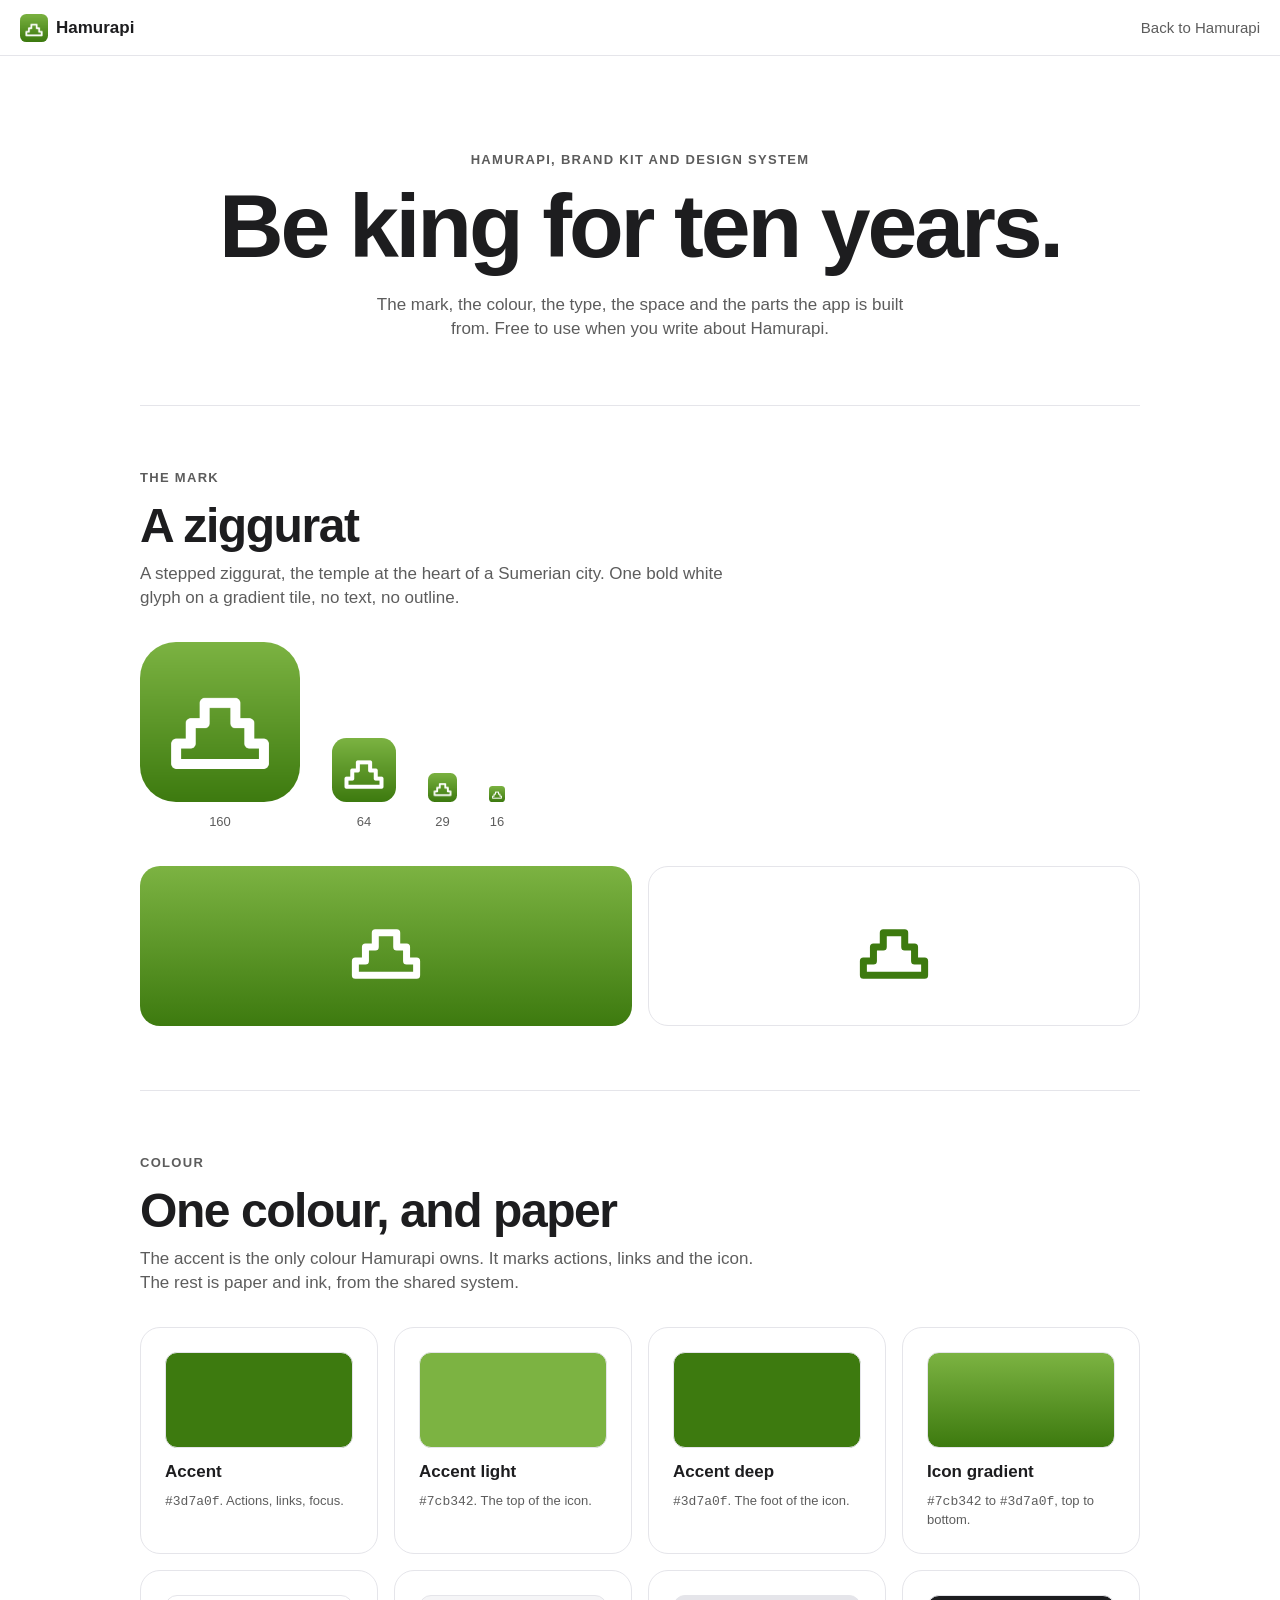
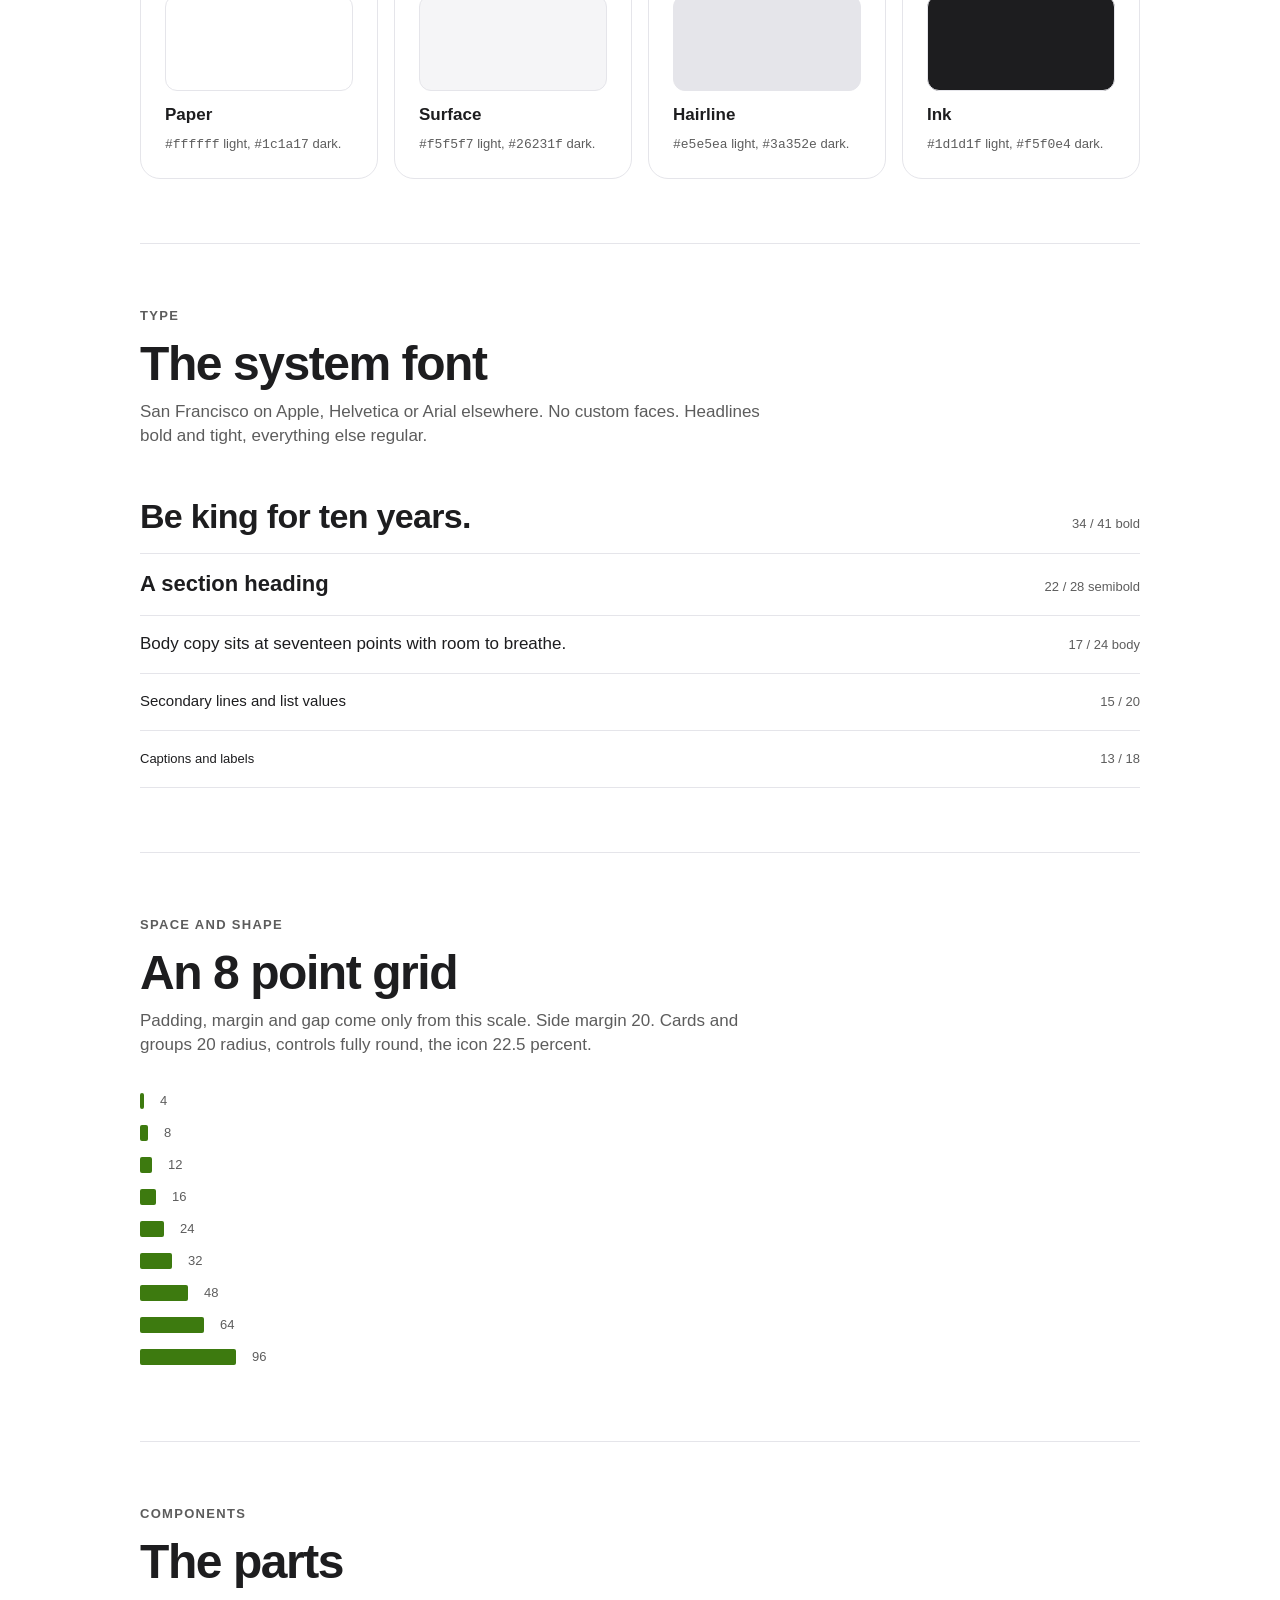
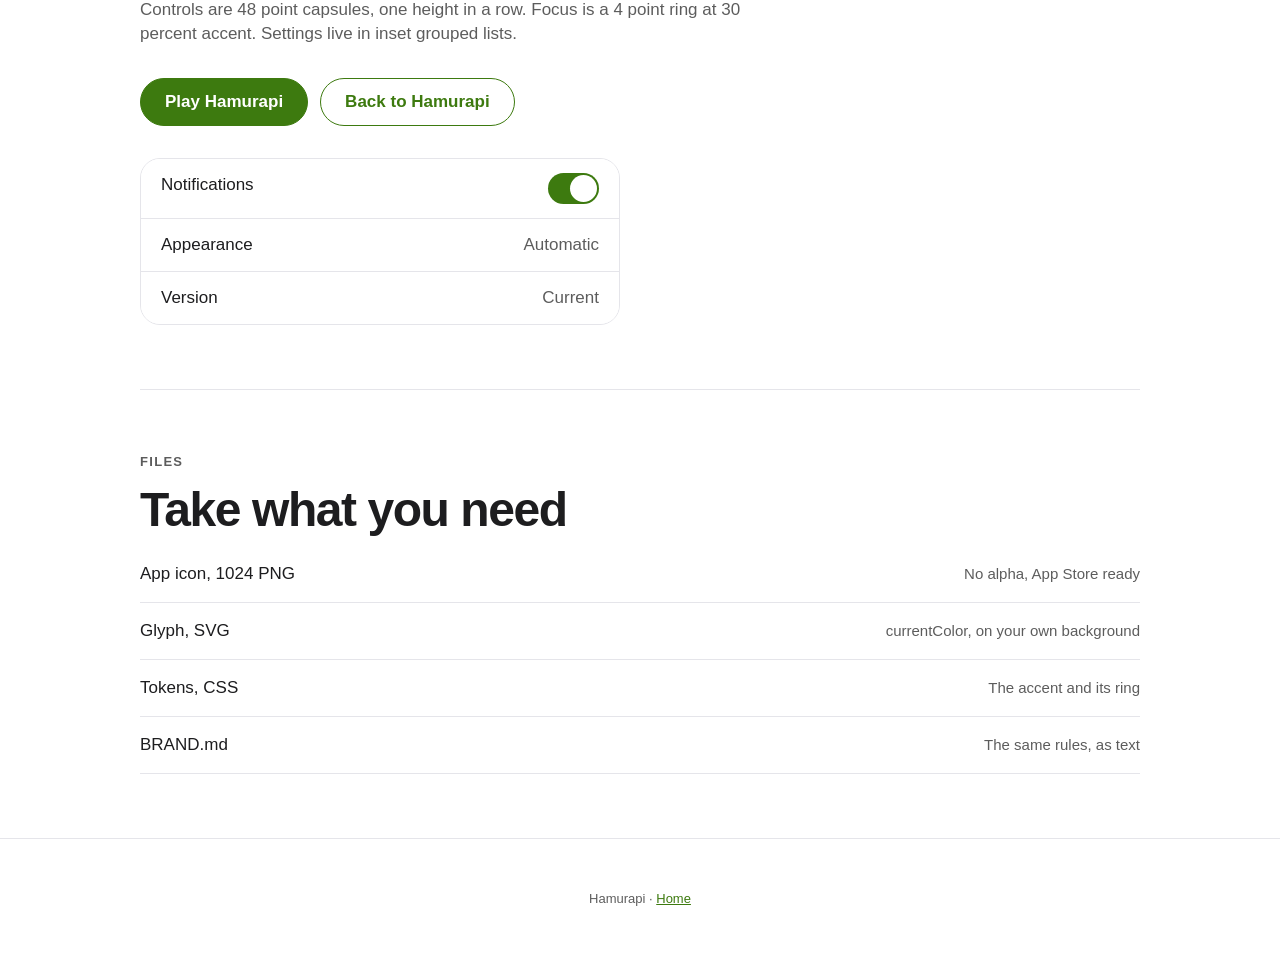
==== web/brand/index.html @ a4ce5a4c "Brand kit page at /brand: mark, colour, type, space, components and files Co-Authored-By: Claude Opu" ====
<!doctype html>
<html lang="en">
<head>
<meta charset="utf-8">
<meta name="viewport" content="width=device-width, initial-scale=1">
<title>Hamurapi brand kit</title>
<meta name="description" content="Hamurapi's mark, colour, type, space and components, in one page.">
<meta name="theme-color" content="#ffffff">
<link rel="icon" href="icon-1024.png">
<style>
@import url("https://jaybulb.com/tokens.css");
@import url("tokens.css");
/* written by make_brand_page.py; white paper in light mode, the shared tokens in dark */
@media (prefers-color-scheme: light) { :root { --color-bg: #fff; --color-bg2: #f5f5f7; --color-hairline: #e5e5ea; } }
:root { --a: #3d7a0f; --a-light: #7cb342; --a-deep: #3d7a0f; --a-solid: #3d7a0f; --a-link: #3d7a0f; --ink: var(--color-text, #1d1d1f); --paper: var(--color-bg, #fff); --surface: var(--color-bg2, #f5f5f7); --line: var(--color-hairline, #e5e5ea); --sub: var(--color-secondary, rgba(0,0,0,.64)); }
@media (prefers-color-scheme: dark) { :root { --a-link: #7cb342; } }
* { box-sizing: border-box; margin: 0; padding: 0; }
body { font-family: -apple-system, BlinkMacSystemFont, "SF Pro Text", "Helvetica Neue", Helvetica, Arial, sans-serif; font-size: 17px; line-height: 24px; color: var(--ink); background: var(--paper); -webkit-font-smoothing: antialiased; }
a { color: var(--a-link); }
.wrap { max-width: 1040px; margin: 0 auto; padding: 0 20px; }
.nav { position: sticky; top: 0; z-index: 5; display: flex; align-items: center; justify-content: space-between; height: 56px; padding: 0 20px; background: color-mix(in srgb, var(--paper) 88%, transparent); backdrop-filter: blur(16px); -webkit-backdrop-filter: blur(16px); border-bottom: 1px solid var(--line); }
.nav a { display: flex; align-items: center; gap: 8px; font-weight: 700; color: var(--ink); text-decoration: none; }
.nav img { width: 28px; height: 28px; border-radius: 22.5%; }
.nav .back { font-weight: 500; color: var(--sub); font-size: 15px; }
.label { font-size: 13px; line-height: 16px; font-weight: 600; letter-spacing: .1em; text-transform: uppercase; color: var(--sub); margin-bottom: 16px; }
header { padding: 96px 0 64px; text-align: center; }
h1 { font-size: clamp(44px, 7vw, 96px); line-height: .95; font-weight: 700; letter-spacing: -.035em; text-wrap: balance; }
header p:last-child { max-width: 560px; margin: 24px auto 0; color: var(--sub); }
section { padding: 64px 0; border-top: 1px solid var(--line); }
h2 { font-size: clamp(32px, 4vw, 48px); line-height: 1; font-weight: 700; letter-spacing: -.03em; margin-bottom: 12px; }
.intro { color: var(--sub); max-width: 620px; margin-bottom: 32px; }
.grid { display: grid; gap: 16px; grid-template-columns: repeat(auto-fill, minmax(200px, 1fr)); }
.card { border: 1px solid var(--line); border-radius: 20px; padding: 24px; background: var(--paper); }
.card small { display: block; color: var(--sub); font-size: 13px; line-height: 18px; margin-top: 8px; }
code { font: 13px/18px ui-monospace, SFMono-Regular, Menlo, monospace; }
.marks { display: flex; flex-wrap: wrap; align-items: flex-end; gap: 32px; }
.marks figure { text-align: center; }
.marks img { display: block; border-radius: 22.5%; margin: 0 auto 8px; }
.marks figcaption { font-size: 13px; color: var(--sub); }
.mark-on { display: grid; grid-template-columns: 1fr 1fr; gap: 16px; margin-top: 32px; }
.mark-on div { height: 160px; border-radius: 20px; display: grid; place-items: center; border: 1px solid var(--line); }
.mark-on i { display: block; width: 112px; height: 112px; background: currentColor; -webkit-mask: url(mark.svg) center / contain no-repeat; mask: url(mark.svg) center / contain no-repeat; }
.mark-on .on-accent { background: linear-gradient(var(--a-light), var(--a-deep)); color: #fff; border: 0; }
.mark-on .on-paper { color: var(--a-link); }
.sw { height: 96px; border-radius: 12px; margin-bottom: 12px; border: 1px solid var(--line); }
.type p { border-bottom: 1px solid var(--line); padding: 16px 0; display: flex; justify-content: space-between; align-items: baseline; gap: 16px; }
.type p span:last-child { color: var(--sub); font-size: 13px; white-space: nowrap; }
.t34 { font-size: 34px; line-height: 41px; font-weight: 700; letter-spacing: -.02em; } .t22 { font-size: 22px; line-height: 28px; font-weight: 600; } .t15 { font-size: 15px; line-height: 20px; } .t13 { font-size: 13px; line-height: 18px; }
.space div { display: flex; align-items: center; gap: 16px; margin-bottom: 8px; font-size: 13px; color: var(--sub); }
.space b { display: block; height: 16px; background: var(--a); border-radius: 2px; }
.row { display: flex; flex-wrap: wrap; gap: 12px; align-items: center; }
.btn { height: 48px; padding: 0 24px; border-radius: 999px; display: inline-flex; align-items: center; font-weight: 600; font-size: 17px; text-decoration: none; border: 1px solid var(--a-solid); white-space: nowrap; }
.btn-solid { background: var(--a-solid); color: #ffffff; }
.btn-ghost { background: var(--paper); color: var(--a-link); border-color: var(--a-link); }
.btn:focus-visible { outline: 4px solid color-mix(in srgb, var(--a) 30%, transparent); outline-offset: 2px; }
.list { margin-top: 32px; border: 1px solid var(--line); border-radius: 20px; overflow: hidden; max-width: 480px; }
.list div { display: flex; justify-content: space-between; padding: 14px 20px; border-bottom: 1px solid var(--line); background: var(--paper); }
.list div:last-child { border-bottom: 0; }
.list span:last-child { color: var(--sub); }
.tog { width: 51px; height: 31px; border-radius: 999px; background: var(--a-solid); position: relative; }
.tog::after { content: ""; position: absolute; top: 2px; right: 2px; width: 27px; height: 27px; border-radius: 50%; background: #fff; }
.files a { display: flex; justify-content: space-between; gap: 16px; padding: 16px 0; border-bottom: 1px solid var(--line); color: var(--ink); text-decoration: none; }
.files a span:last-child { color: var(--sub); font-size: 15px; text-align: right; }
.files a:hover span:first-child { color: var(--a-link); }
footer { padding: 48px 0; text-align: center; font-size: 13px; color: var(--sub); border-top: 1px solid var(--line); }
@media (max-width: 600px) { .mark-on { grid-template-columns: 1fr; } .type p { flex-direction: column; gap: 4px; } }
</style>
</head>
<body>
<nav class="nav" aria-label="Main"><a href="/"><img src="icon-1024.png" alt="">Hamurapi</a><a class="back" href="/">Back to Hamurapi</a></nav>
<main class="wrap">
  <header>
    <p class="label">Hamurapi, brand kit and design system</p>
    <h1>Be king for ten years.</h1>
    <p>The mark, the colour, the type, the space and the parts the app is built from. Free to use when you write about Hamurapi.</p>
  </header>

  <section aria-labelledby="mark-h">
    <p class="label">The mark</p>
    <h2 id="mark-h">A ziggurat</h2>
    <p class="intro">A stepped ziggurat, the temple at the heart of a Sumerian city. One bold white glyph on a gradient tile, no text, no outline.</p>
    <div class="marks">
      <figure><img src="icon-1024.png" width="160" height="160" alt="The Hamurapi icon at 160 pixels"><figcaption>160</figcaption></figure>
      <figure><img src="icon-1024.png" width="64" height="64" alt="The Hamurapi icon at 64 pixels"><figcaption>64</figcaption></figure>
      <figure><img src="icon-1024.png" width="29" height="29" alt="The Hamurapi icon at 29 pixels"><figcaption>29</figcaption></figure>
      <figure><img src="icon-1024.png" width="16" height="16" alt="The Hamurapi icon at 16 pixels"><figcaption>16</figcaption></figure>
    </div>
    <div class="mark-on">
      <div class="on-accent"><i role="img" aria-label="The glyph on the gradient tile"></i></div>
      <div class="on-paper"><i role="img" aria-label="The glyph in the accent on paper"></i></div>
    </div>
  </section>

  <section aria-labelledby="colour-h">
    <p class="label">Colour</p>
    <h2 id="colour-h">One colour, and paper</h2>
    <p class="intro">The accent is the only colour Hamurapi owns. It marks actions, links and the icon. The rest is paper and ink, from the shared system.</p>
    <div class="grid">
      <div class="card"><div class="sw" style="background:#3d7a0f"></div><b>Accent</b><small><code>#3d7a0f</code>. Actions, links, focus.</small></div>
      <div class="card"><div class="sw" style="background:#7cb342"></div><b>Accent light</b><small><code>#7cb342</code>. The top of the icon.</small></div>
      <div class="card"><div class="sw" style="background:#3d7a0f"></div><b>Accent deep</b><small><code>#3d7a0f</code>. The foot of the icon.</small></div>
      <div class="card"><div class="sw" style="background:linear-gradient(#7cb342,#3d7a0f)"></div><b>Icon gradient</b><small><code>#7cb342</code> to <code>#3d7a0f</code>, top to bottom.</small></div>
      <div class="card"><div class="sw" style="background:#fff"></div><b>Paper</b><small><code>#ffffff</code> light, <code>#1c1a17</code> dark.</small></div>
      <div class="card"><div class="sw" style="background:#f5f5f7"></div><b>Surface</b><small><code>#f5f5f7</code> light, <code>#26231f</code> dark.</small></div>
      <div class="card"><div class="sw" style="background:#e5e5ea"></div><b>Hairline</b><small><code>#e5e5ea</code> light, <code>#3a352e</code> dark.</small></div>
      <div class="card"><div class="sw" style="background:#1d1d1f"></div><b>Ink</b><small><code>#1d1d1f</code> light, <code>#f5f0e4</code> dark.</small></div>
    </div>
  </section>

  <section aria-labelledby="type-h">
    <p class="label">Type</p>
    <h2 id="type-h">The system font</h2>
    <p class="intro">San Francisco on Apple, Helvetica or Arial elsewhere. No custom faces. Headlines bold and tight, everything else regular.</p>
    <div class="type">
      <p><span class="t34">Be king for ten years.</span><span>34 / 41 bold</span></p>
      <p><span class="t22">A section heading</span><span>22 / 28 semibold</span></p>
      <p><span>Body copy sits at seventeen points with room to breathe.</span><span>17 / 24 body</span></p>
      <p><span class="t15">Secondary lines and list values</span><span>15 / 20</span></p>
      <p><span class="t13">Captions and labels</span><span>13 / 18</span></p>
    </div>
  </section>

  <section aria-labelledby="space-h">
    <p class="label">Space and shape</p>
    <h2 id="space-h">An 8 point grid</h2>
    <p class="intro">Padding, margin and gap come only from this scale. Side margin 20. Cards and groups 20 radius, controls fully round, the icon 22.5 percent.</p>
    <div class="space">
      <div><b style="width:4px"></b>4</div><div><b style="width:8px"></b>8</div><div><b style="width:12px"></b>12</div><div><b style="width:16px"></b>16</div>
      <div><b style="width:24px"></b>24</div><div><b style="width:32px"></b>32</div><div><b style="width:48px"></b>48</div><div><b style="width:64px"></b>64</div><div><b style="width:96px"></b>96</div>
    </div>
  </section>

  <section aria-labelledby="parts-h">
    <p class="label">Components</p>
    <h2 id="parts-h">The parts</h2>
    <p class="intro">Controls are 48 point capsules, one height in a row. Focus is a 4 point ring at 30 percent accent. Settings live in inset grouped lists.</p>
    <div class="row">
      <a class="btn btn-solid" href="/">Play Hamurapi</a>
      <a class="btn btn-ghost" href="/">Back to Hamurapi</a>
    </div>
    <div class="list" aria-hidden="true">
      <div><span>Notifications</span><span class="tog"></span></div>
      <div><span>Appearance</span><span>Automatic</span></div>
      <div><span>Version</span><span>Current</span></div>
    </div>
  </section>

  <section aria-labelledby="files-h">
    <p class="label">Files</p>
    <h2 id="files-h">Take what you need</h2>
    <div class="files">
      <a href="icon-1024.png" download><span>App icon, 1024 PNG</span><span>No alpha, App Store ready</span></a>
      <a href="mark.svg" download><span>Glyph, SVG</span><span>currentColor, on your own background</span></a>
      <a href="tokens.css" download><span>Tokens, CSS</span><span>The accent and its ring</span></a>
      <a href="https://github.com/nulljosh/hamurapi/blob/main/brand/BRAND.md"><span>BRAND.md</span><span>The same rules, as text</span></a>
    </div>
  </section>
</main>
<footer>Hamurapi &middot; <a href="/">Home</a></footer>
</body>
</html>
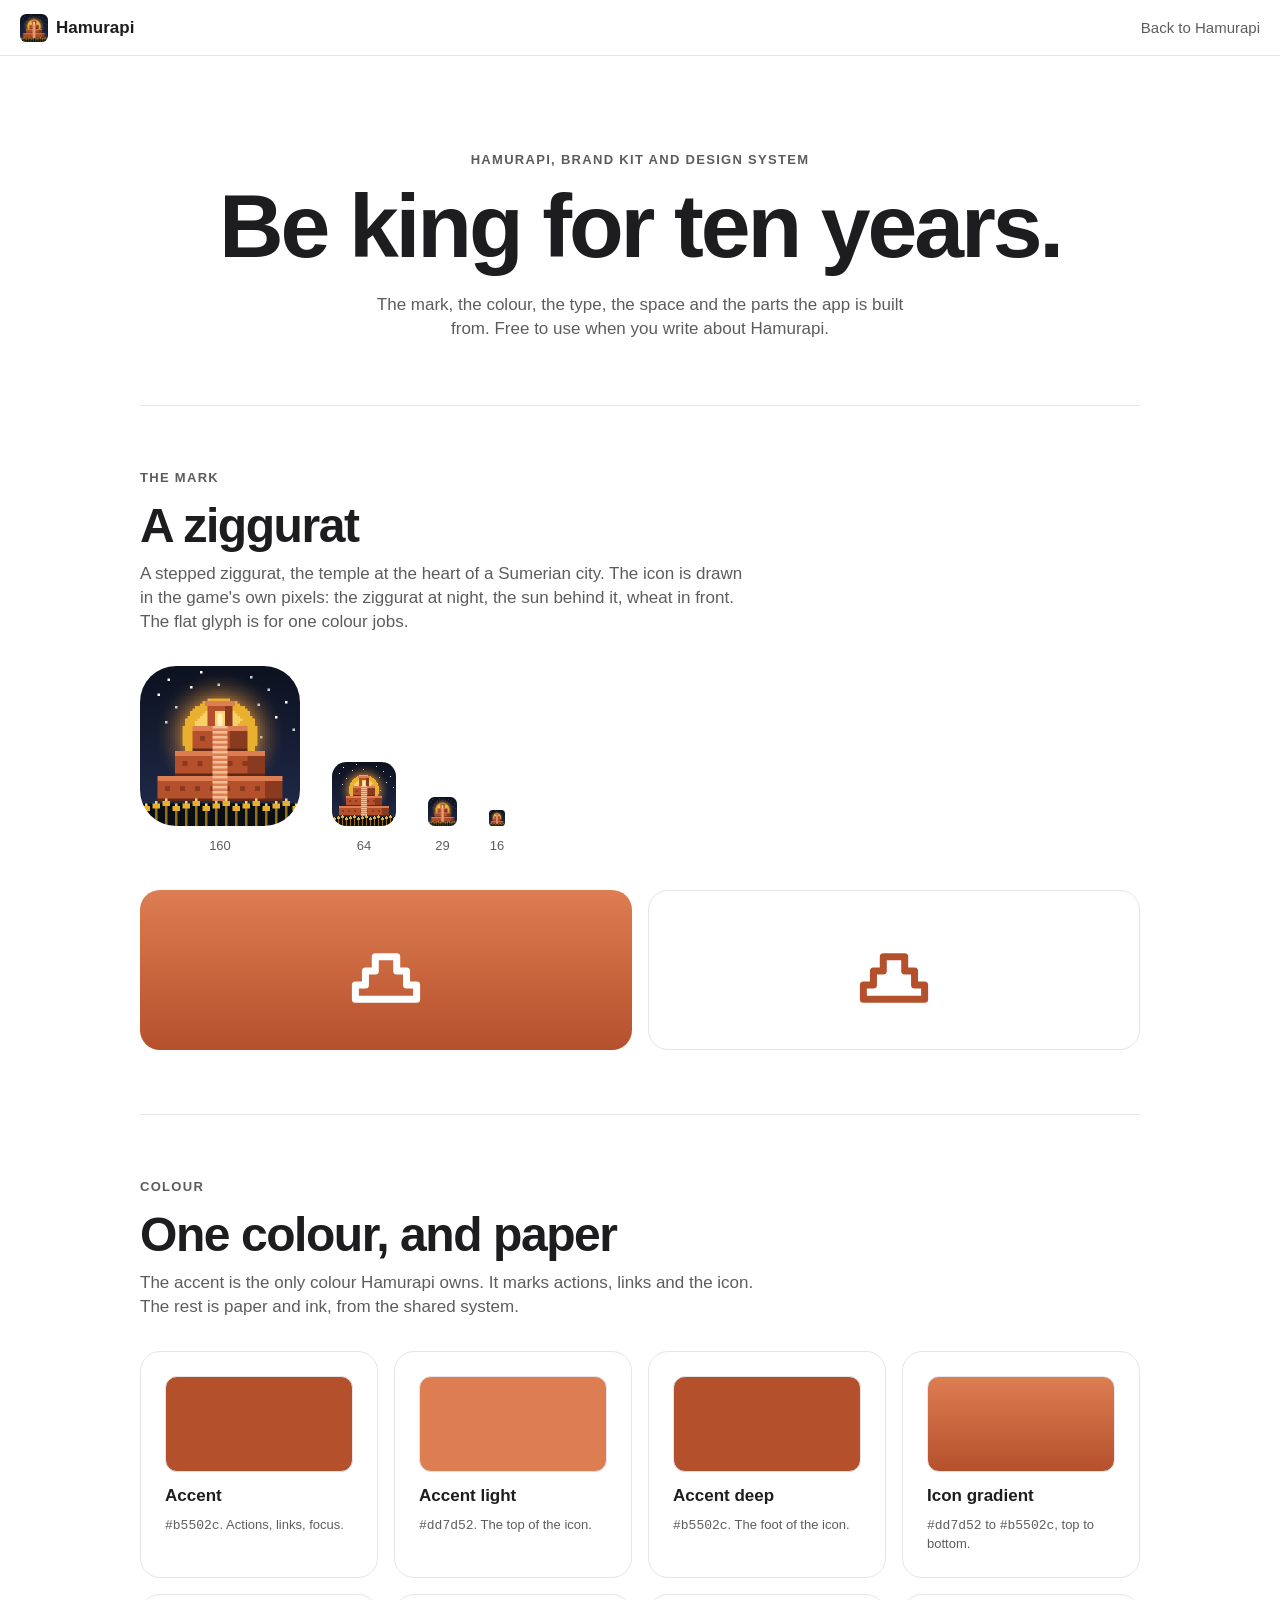
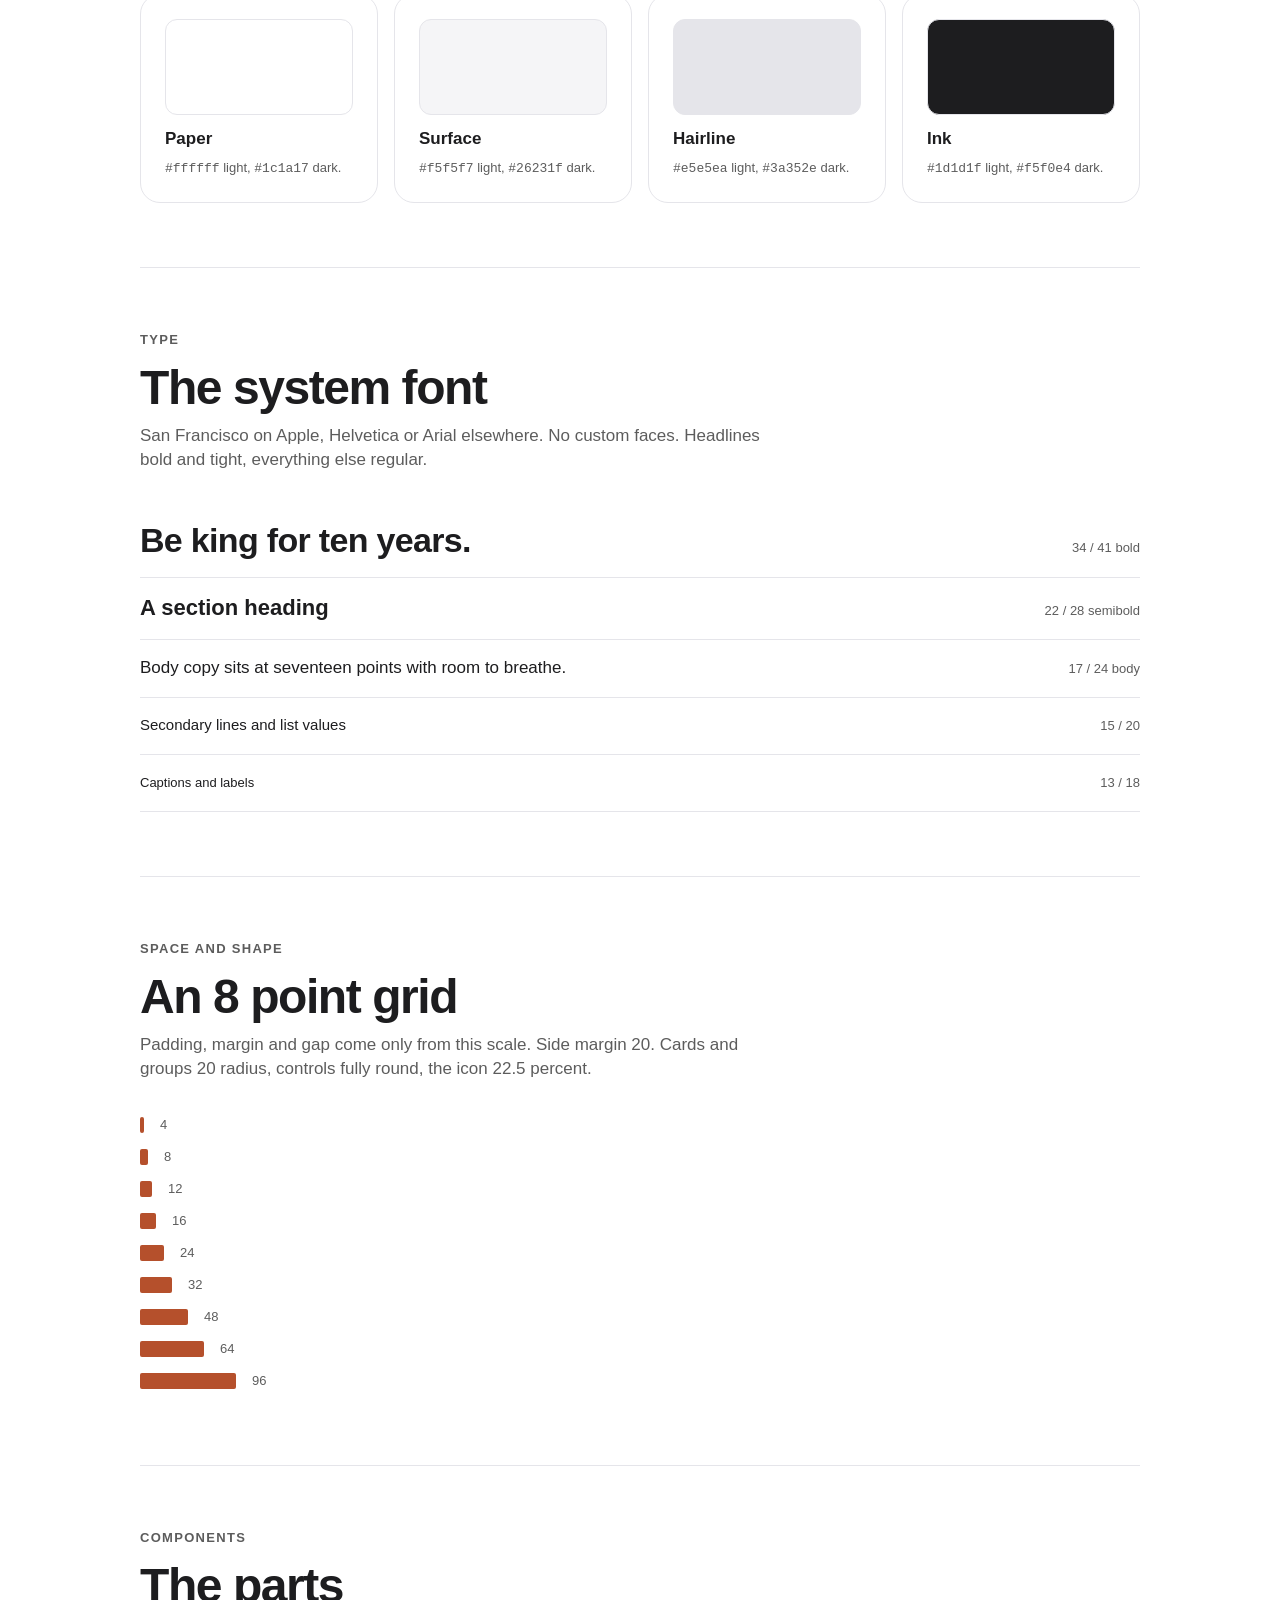
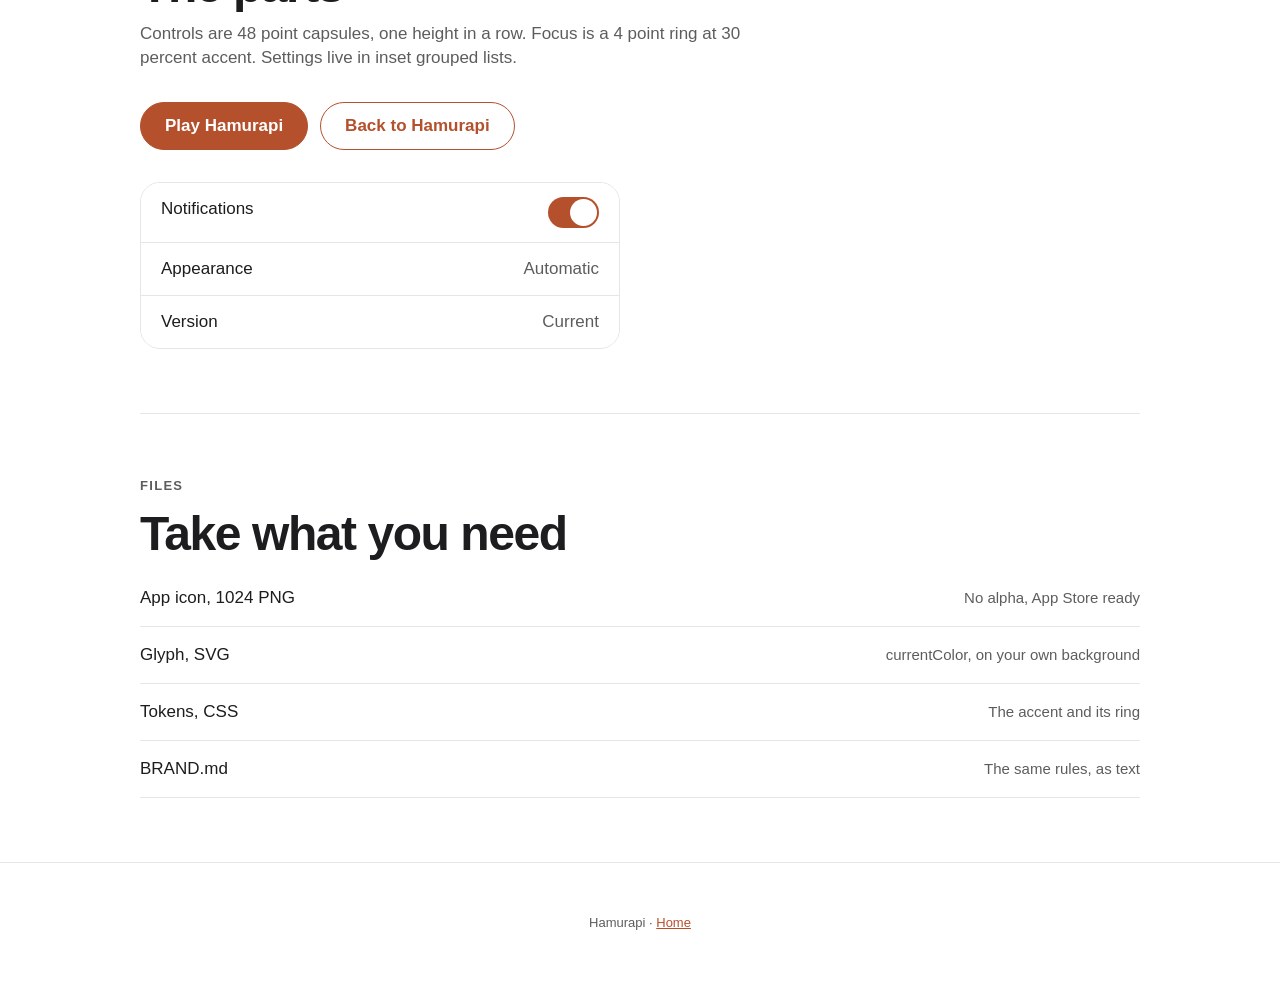
==== commit 65f5b996: "Landing: night hero in dark mode, soft scrim; one pixel icon everywhere; docs into folders The hero " ====
--- a/web/brand/index.html
+++ b/web/brand/index.html
@@ -12,8 +12,8 @@
 @import url("tokens.css");
 /* written by make_brand_page.py; white paper in light mode, the shared tokens in dark */
 @media (prefers-color-scheme: light) { :root { --color-bg: #fff; --color-bg2: #f5f5f7; --color-hairline: #e5e5ea; } }
-:root { --a: #3d7a0f; --a-light: #7cb342; --a-deep: #3d7a0f; --a-solid: #3d7a0f; --a-link: #3d7a0f; --ink: var(--color-text, #1d1d1f); --paper: var(--color-bg, #fff); --surface: var(--color-bg2, #f5f5f7); --line: var(--color-hairline, #e5e5ea); --sub: var(--color-secondary, rgba(0,0,0,.64)); }
-@media (prefers-color-scheme: dark) { :root { --a-link: #7cb342; } }
+:root { --a: #b5502c; --a-light: #dd7d52; --a-deep: #b5502c; --a-solid: #b5502c; --a-link: #b5502c; --ink: var(--color-text, #1d1d1f); --paper: var(--color-bg, #fff); --surface: var(--color-bg2, #f5f5f7); --line: var(--color-hairline, #e5e5ea); --sub: var(--color-secondary, rgba(0,0,0,.64)); }
+@media (prefers-color-scheme: dark) { :root { --a-link: #e8875f; } }
 * { box-sizing: border-box; margin: 0; padding: 0; }
 body { font-family: -apple-system, BlinkMacSystemFont, "SF Pro Text", "Helvetica Neue", Helvetica, Arial, sans-serif; font-size: 17px; line-height: 24px; color: var(--ink); background: var(--paper); -webkit-font-smoothing: antialiased; }
 a { color: var(--a-link); }
@@ -78,7 +78,7 @@
   <section aria-labelledby="mark-h">
     <p class="label">The mark</p>
     <h2 id="mark-h">A ziggurat</h2>
-    <p class="intro">A stepped ziggurat, the temple at the heart of a Sumerian city. One bold white glyph on a gradient tile, no text, no outline.</p>
+    <p class="intro">A stepped ziggurat, the temple at the heart of a Sumerian city. The icon is drawn in the game's own pixels: the ziggurat at night, the sun behind it, wheat in front. The flat glyph is for one colour jobs.</p>
     <div class="marks">
       <figure><img src="icon-1024.png" width="160" height="160" alt="The Hamurapi icon at 160 pixels"><figcaption>160</figcaption></figure>
       <figure><img src="icon-1024.png" width="64" height="64" alt="The Hamurapi icon at 64 pixels"><figcaption>64</figcaption></figure>
@@ -96,10 +96,10 @@
     <h2 id="colour-h">One colour, and paper</h2>
     <p class="intro">The accent is the only colour Hamurapi owns. It marks actions, links and the icon. The rest is paper and ink, from the shared system.</p>
     <div class="grid">
-      <div class="card"><div class="sw" style="background:#3d7a0f"></div><b>Accent</b><small><code>#3d7a0f</code>. Actions, links, focus.</small></div>
-      <div class="card"><div class="sw" style="background:#7cb342"></div><b>Accent light</b><small><code>#7cb342</code>. The top of the icon.</small></div>
-      <div class="card"><div class="sw" style="background:#3d7a0f"></div><b>Accent deep</b><small><code>#3d7a0f</code>. The foot of the icon.</small></div>
-      <div class="card"><div class="sw" style="background:linear-gradient(#7cb342,#3d7a0f)"></div><b>Icon gradient</b><small><code>#7cb342</code> to <code>#3d7a0f</code>, top to bottom.</small></div>
+      <div class="card"><div class="sw" style="background:#b5502c"></div><b>Accent</b><small><code>#b5502c</code>. Actions, links, focus.</small></div>
+      <div class="card"><div class="sw" style="background:#dd7d52"></div><b>Accent light</b><small><code>#dd7d52</code>. The top of the icon.</small></div>
+      <div class="card"><div class="sw" style="background:#b5502c"></div><b>Accent deep</b><small><code>#b5502c</code>. The foot of the icon.</small></div>
+      <div class="card"><div class="sw" style="background:linear-gradient(#dd7d52,#b5502c)"></div><b>Icon gradient</b><small><code>#dd7d52</code> to <code>#b5502c</code>, top to bottom.</small></div>
       <div class="card"><div class="sw" style="background:#fff"></div><b>Paper</b><small><code>#ffffff</code> light, <code>#1c1a17</code> dark.</small></div>
       <div class="card"><div class="sw" style="background:#f5f5f7"></div><b>Surface</b><small><code>#f5f5f7</code> light, <code>#26231f</code> dark.</small></div>
       <div class="card"><div class="sw" style="background:#e5e5ea"></div><b>Hairline</b><small><code>#e5e5ea</code> light, <code>#3a352e</code> dark.</small></div>
